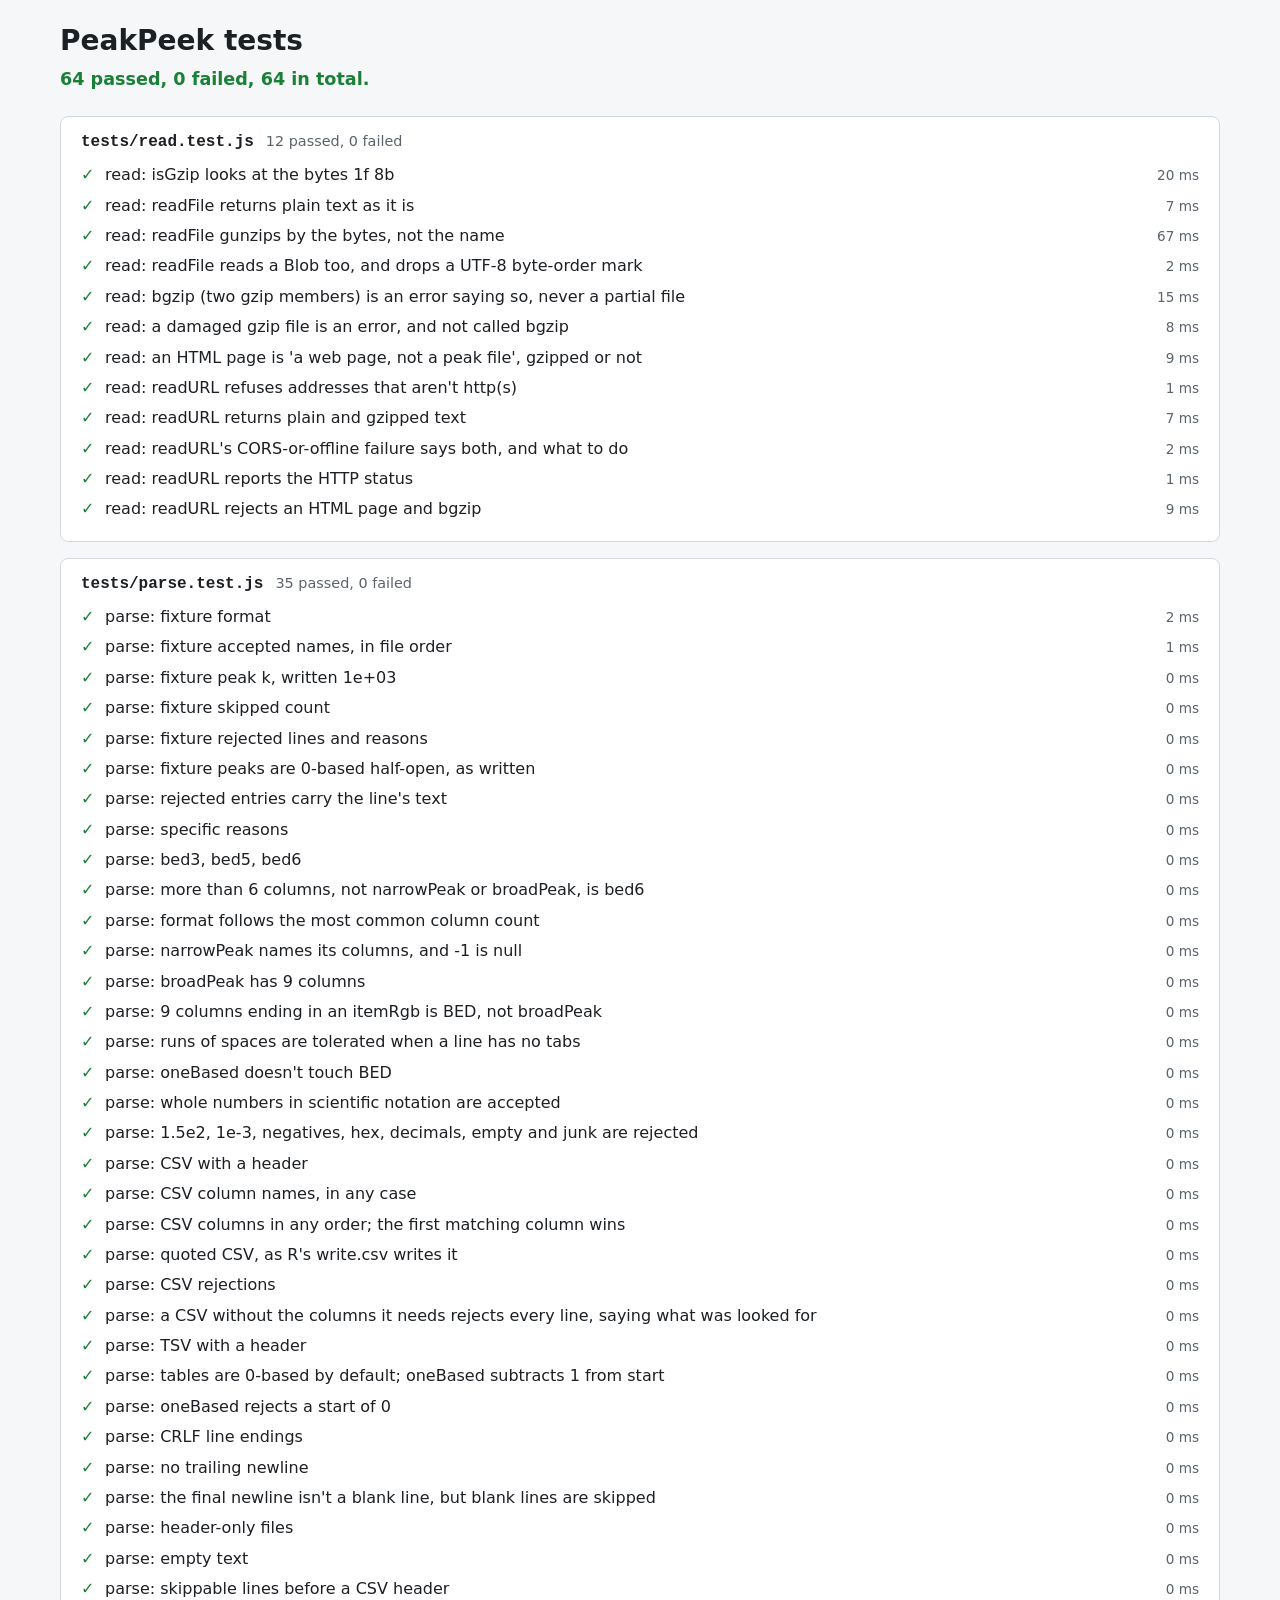
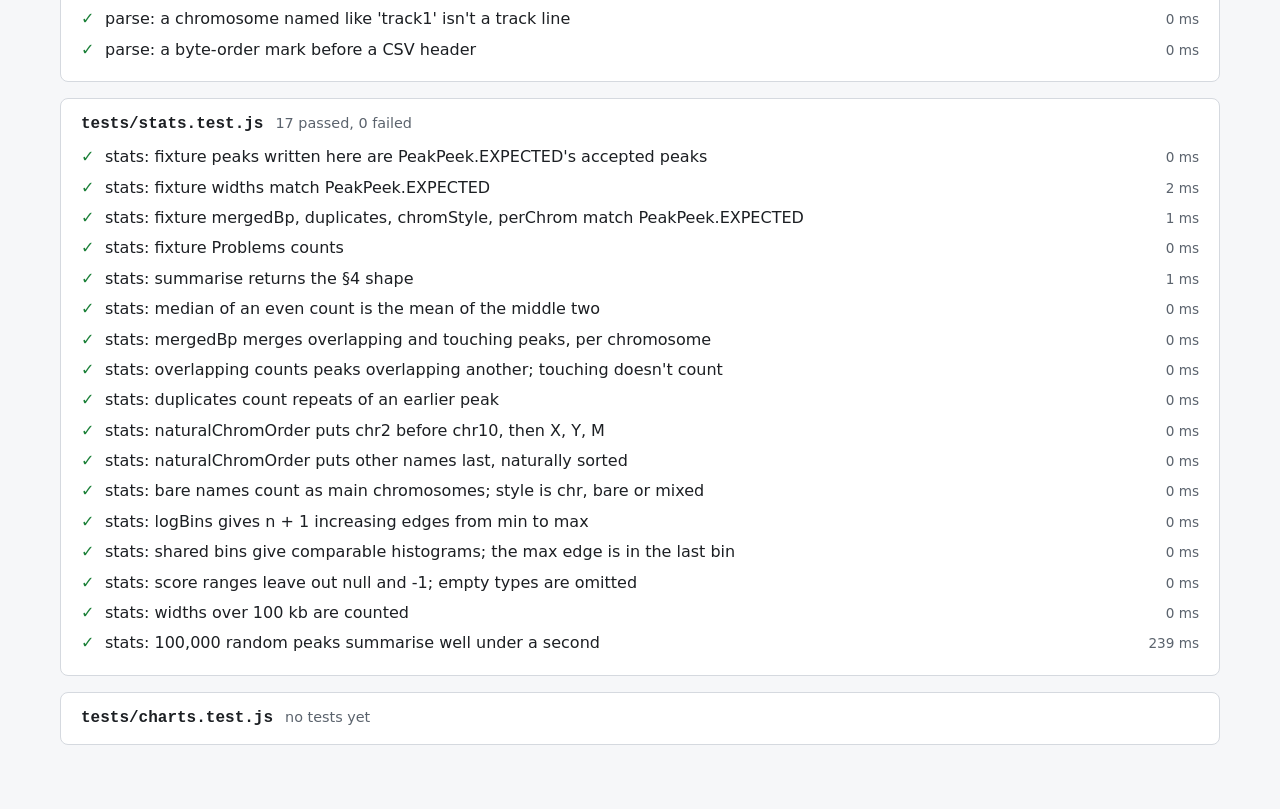
==== test.html @ 56c5b5c7 "Issue 1: Page shell and test page Checked: test.html in Chrome 152 via file://, 77 passed, 0 failed," ====
<!doctype html>
<html lang="en">
<head>
  <meta charset="utf-8">
  <meta name="viewport" content="width=device-width, initial-scale=1">
  <title>tests: running…</title>
  <link rel="stylesheet" href="style.css">

  <script>
    // Scripts that fail to load or throw while loading are recorded here, then reported as
    // failed tests, so one broken file can't stop the rest from running. Chrome hides a
    // file:// script's error message ("Script error."), so the file is found from
    // document.currentScript and the details are left to the browser console.
    const loadProblems = [];
    function recordLoadProblem(event) {
      const failedTag = event.target instanceof HTMLScriptElement ? event.target : null;
      const script = failedTag || document.currentScript;
      const file = script ? script.getAttribute("src") : "(unknown script)";
      const message = failedTag
        ? "couldn't be loaded: is the file there?"
        : event.message && event.message !== "Script error."
          ? "threw while loading: " + event.message
          : "threw while loading; the browser console has the error";
      loadProblems.push({ file, message });
    }
    window.addEventListener("error", recordLoadProblem, true);
  </script>

  <script src="src/read.js"></script>
  <script src="src/parse.js"></script>
  <script src="src/stats.js"></script>
  <script src="src/charts.js"></script>
  <script src="examples/fixture.js"></script>
  <script src="tests/assert.js"></script>
  <script src="tests/read.test.js"></script>
  <script src="tests/parse.test.js"></script>
  <script src="tests/stats.test.js"></script>
  <script src="tests/charts.test.js"></script>
</head>
<body class="test-page">
  <header class="page-header">
    <h1>PeakPeek tests</h1>
    <p id="test-summary" class="test-summary" aria-live="polite">Running…</p>
  </header>
  <main id="test-results"></main>

  <script>
    (async function () {
      window.removeEventListener("error", recordLoadProblem, true);
      window.PeakPeek = window.PeakPeek || {};
      const PeakPeek = window.PeakPeek;
      const testFiles = Array.from(
        document.querySelectorAll('head script[src^="tests/"][src$=".test.js"]'),
        (s) => s.getAttribute("src")
      );

      let outcome;
      if (typeof PeakPeek.test === "function" && typeof PeakPeek.runTests === "function") {
        for (const problem of loadProblems) {
          PeakPeek.test(problem.file + " loads", () => {
            const text = problem.file + " " + problem.message;
            throw Object.assign(new Error(text), { stack: text }); // this page's stack is noise
          });
        }
        try {
          outcome = await PeakPeek.runTests();
        } catch (error) {
          outcome = failedRun("runTests() itself failed: " + (error && error.stack || error));
        }
      } else {
        outcome = failedRun("tests/assert.js didn't provide PeakPeek.test and PeakPeek.runTests");
      }

      document.title = "tests: " + outcome.passed + " passed, " + outcome.failed + " failed";
      PeakPeek.testResults = outcome;
      show(outcome, testFiles);

      function failedRun(message) {
        const results = [{ name: "test harness", file: null, ok: false, message, ms: 0 }];
        for (const problem of loadProblems) {
          const text = problem.file + " " + problem.message;
          results.push({ name: problem.file + " loads", file: null, ok: false, message: text, ms: 0 });
        }
        return { passed: 0, failed: results.length, results };
      }

      // Results grouped by file: problems not tied to one test file first, then each test
      // file in load order, including files with no tests yet.
      function show({ passed, failed, results }, files) {
        const groups = new Map([[null, []]]);
        for (const file of files) groups.set(file, []);
        for (const result of results) {
          const key = groups.has(result.file) ? result.file : null;
          groups.get(key).push(result);
        }

        const summary = document.getElementById("test-summary");
        summary.textContent = results.length === 0
          ? "No tests registered yet: 0 passed, 0 failed."
          : passed + " passed, " + failed + " failed, " + results.length + " in total.";
        summary.classList.add(failed ? "is-failed" : "is-passed");

        const main = document.getElementById("test-results");
        for (const [file, fileResults] of groups) {
          if (file === null && fileResults.length === 0) continue;
          const section = element("section", "test-file");
          const fileFailed = fileResults.filter((r) => !r.ok).length;
          const heading = element("h2", null, file === null ? "Loading and harness" : file);
          heading.append(element("span", "test-count", fileResults.length === 0
            ? "no tests yet"
            : (fileResults.length - fileFailed) + " passed, " + fileFailed + " failed"));
          section.append(heading);

          const list = element("ol", "test-list");
          for (const r of fileResults) {
            const item = element("li", r.ok ? "is-passed" : "is-failed");
            item.append(
              element("span", "test-mark", r.ok ? "✓" : "✗"),
              element("span", "test-name", r.name),
              element("span", "test-ms", r.ms + " ms")
            );
            if (!r.ok) item.append(element("pre", "test-message", r.message));
            list.append(item);
          }
          if (fileResults.length) section.append(list);
          main.append(section);
        }
      }

      function element(tag, className, text) {
        const node = document.createElement(tag);
        if (className) node.className = className;
        if (text !== undefined) node.textContent = text;
        return node;
      }
    })();
  </script>
</body>
</html>
---- style.css ----
/* PeakPeek: one light theme, system fonts only, nothing fetched from the network. */

:root {
  color-scheme: light;
  --text: #1c1f23;
  --muted: #5b636d;
  --background: #f6f7f9;
  --surface: #ffffff;
  --border: #d5d9df;
  --accent: #0b5cad;
  --accent-soft: #e6f0fa;
  --ok: #1a7f37;
  --error: #b42318;
  --error-soft: #fdecea;
  --warning: #8a5a00;
  --warning-soft: #fff6dc;
  --radius: 8px;
  --mono: ui-monospace, SFMono-Regular, Menlo, Consolas, "Liberation Mono", monospace;
}

*,
*::before,
*::after {
  box-sizing: border-box;
}

body {
  margin: 0 auto;
  max-width: 1200px;
  padding: 1.5rem 1.25rem 3rem;
  font-family: system-ui, -apple-system, "Segoe UI", Roboto, "Helvetica Neue", Arial, sans-serif;
  font-size: 16px;
  line-height: 1.5;
  color: var(--text);
  background: var(--background);
}

h1,
h2,
h3 {
  line-height: 1.2;
  margin: 0 0 0.5rem;
}

h1 { font-size: 1.75rem; }
h2 { font-size: 1.2rem; }
h3 { font-size: 1.05rem; }

p { margin: 0 0 0.75rem; }

code,
pre {
  font-family: var(--mono);
  font-size: 0.9em;
}

a { color: var(--accent); }

.page-header {
  margin-bottom: 1.5rem;
}

.tagline,
.muted {
  color: var(--muted);
}

/* Loading */

.load {
  background: var(--surface);
  border: 1px solid var(--border);
  border-radius: var(--radius);
  padding: 1.25rem;
  margin-bottom: 1.5rem;
}

.privacy-note {
  color: var(--muted);
  font-size: 0.95rem;
}

.load-inputs {
  display: grid;
  grid-template-columns: repeat(auto-fit, minmax(min(100%, 320px), 1fr));
  gap: 1rem;
}

.drop-zone {
  display: flex;
  flex-direction: column;
  align-items: center;
  justify-content: center;
  gap: 0.75rem;
  min-height: 10rem;
  padding: 1.25rem;
  text-align: center;
  border: 2px dashed var(--border);
  border-radius: var(--radius);
  background: var(--background);
}

.drop-zone-text {
  margin: 0;
  color: var(--muted);
}

/* app.js adds this while files are dragged over the drop zone. */
.drop-zone.is-dragover {
  border-color: var(--accent);
  background: var(--accent-soft);
}

.url-box {
  display: flex;
  flex-direction: column;
  gap: 0.5rem;
}

.url-box label {
  font-weight: 600;
}

textarea {
  width: 100%;
  min-height: 6.5rem;
  resize: vertical;
  padding: 0.5rem 0.6rem;
  font-family: var(--mono);
  font-size: 0.85rem;
  color: var(--text);
  background: var(--surface);
  border: 1px solid var(--border);
  border-radius: 6px;
}

.button,
button {
  display: inline-block;
  align-self: flex-start;
  padding: 0.45rem 1rem;
  font: inherit;
  font-weight: 600;
  color: #fff;
  background: var(--accent);
  border: 1px solid var(--accent);
  border-radius: 6px;
  cursor: pointer;
}

.drop-zone .button {
  align-self: center;
}

.button:hover,
button:hover {
  filter: brightness(1.1);
}

button:disabled {
  opacity: 0.5;
  cursor: default;
}

textarea:focus-visible,
button:focus-visible,
.visually-hidden:focus-visible + .button {
  outline: 3px solid var(--accent);
  outline-offset: 2px;
}

.visually-hidden {
  position: absolute;
  width: 1px;
  height: 1px;
  overflow: hidden;
  clip-path: inset(50%);
  white-space: nowrap;
}

/* Results: filled in by app.js */

.file-cards {
  display: grid;
  grid-template-columns: repeat(auto-fill, minmax(min(100%, 360px), 1fr));
  gap: 1rem;
  margin-bottom: 1.5rem;
}

.card,
.side-by-side {
  min-width: 0;
  background: var(--surface);
  border: 1px solid var(--border);
  border-radius: var(--radius);
  padding: 1rem 1.25rem;
}

.card.is-error {
  border-color: var(--error);
}

.error {
  color: var(--error);
  background: var(--error-soft);
  border-radius: 6px;
  padding: 0.5rem 0.75rem;
}

.warning {
  color: var(--warning);
  background: var(--warning-soft);
  border-radius: 6px;
  padding: 0.5rem 0.75rem;
}

.table-scroll {
  overflow-x: auto;
}

table {
  border-collapse: collapse;
  font-size: 0.9rem;
  font-variant-numeric: tabular-nums;
}

th,
td {
  padding: 0.3rem 0.6rem;
  border-bottom: 1px solid var(--border);
  text-align: left;
  vertical-align: top;
}

td.number,
th.number {
  text-align: right;
}

svg {
  max-width: 100%;
  height: auto;
}

progress {
  width: 100%;
}

/* test.html */

.test-summary {
  font-size: 1.1rem;
  font-weight: 600;
}

.is-passed > .test-mark,
.test-summary.is-passed {
  color: var(--ok);
}

.is-failed > .test-mark,
.test-summary.is-failed {
  color: var(--error);
}

.test-file {
  background: var(--surface);
  border: 1px solid var(--border);
  border-radius: var(--radius);
  padding: 1rem 1.25rem;
  margin-bottom: 1rem;
}

.test-file h2 {
  display: flex;
  flex-wrap: wrap;
  align-items: baseline;
  gap: 0.25rem 0.75rem;
  margin: 0;
  font-family: var(--mono);
  font-size: 1rem;
}

.test-count {
  font-family: system-ui, -apple-system, "Segoe UI", Roboto, sans-serif;
  font-size: 0.9rem;
  font-weight: normal;
  color: var(--muted);
}

.test-list {
  list-style: none;
  margin: 0.5rem 0 0;
  padding: 0;
}

.test-list li {
  display: flex;
  flex-wrap: wrap;
  align-items: baseline;
  gap: 0 0.5rem;
  padding: 0.2rem 0;
}

.test-mark {
  font-weight: 700;
  width: 1rem;
}

.test-name {
  flex: 1;
  min-width: 0;
  overflow-wrap: anywhere;
}

.test-ms {
  color: var(--muted);
  font-size: 0.85rem;
  font-variant-numeric: tabular-nums;
}

.test-message {
  flex-basis: 100%;
  margin: 0.25rem 0 0.5rem 1.5rem;
  padding: 0.5rem 0.75rem;
  overflow-x: auto;
  white-space: pre-wrap;
  overflow-wrap: anywhere;
  color: var(--error);
  background: var(--error-soft);
  border-radius: 6px;
}

@media (max-width: 480px) {
  body {
    padding: 1rem 0.75rem 2rem;
  }

  .load,
  .card,
  .side-by-side,
  .test-file {
    padding: 0.9rem;
  }

  .test-message {
    margin-left: 0;
  }
}
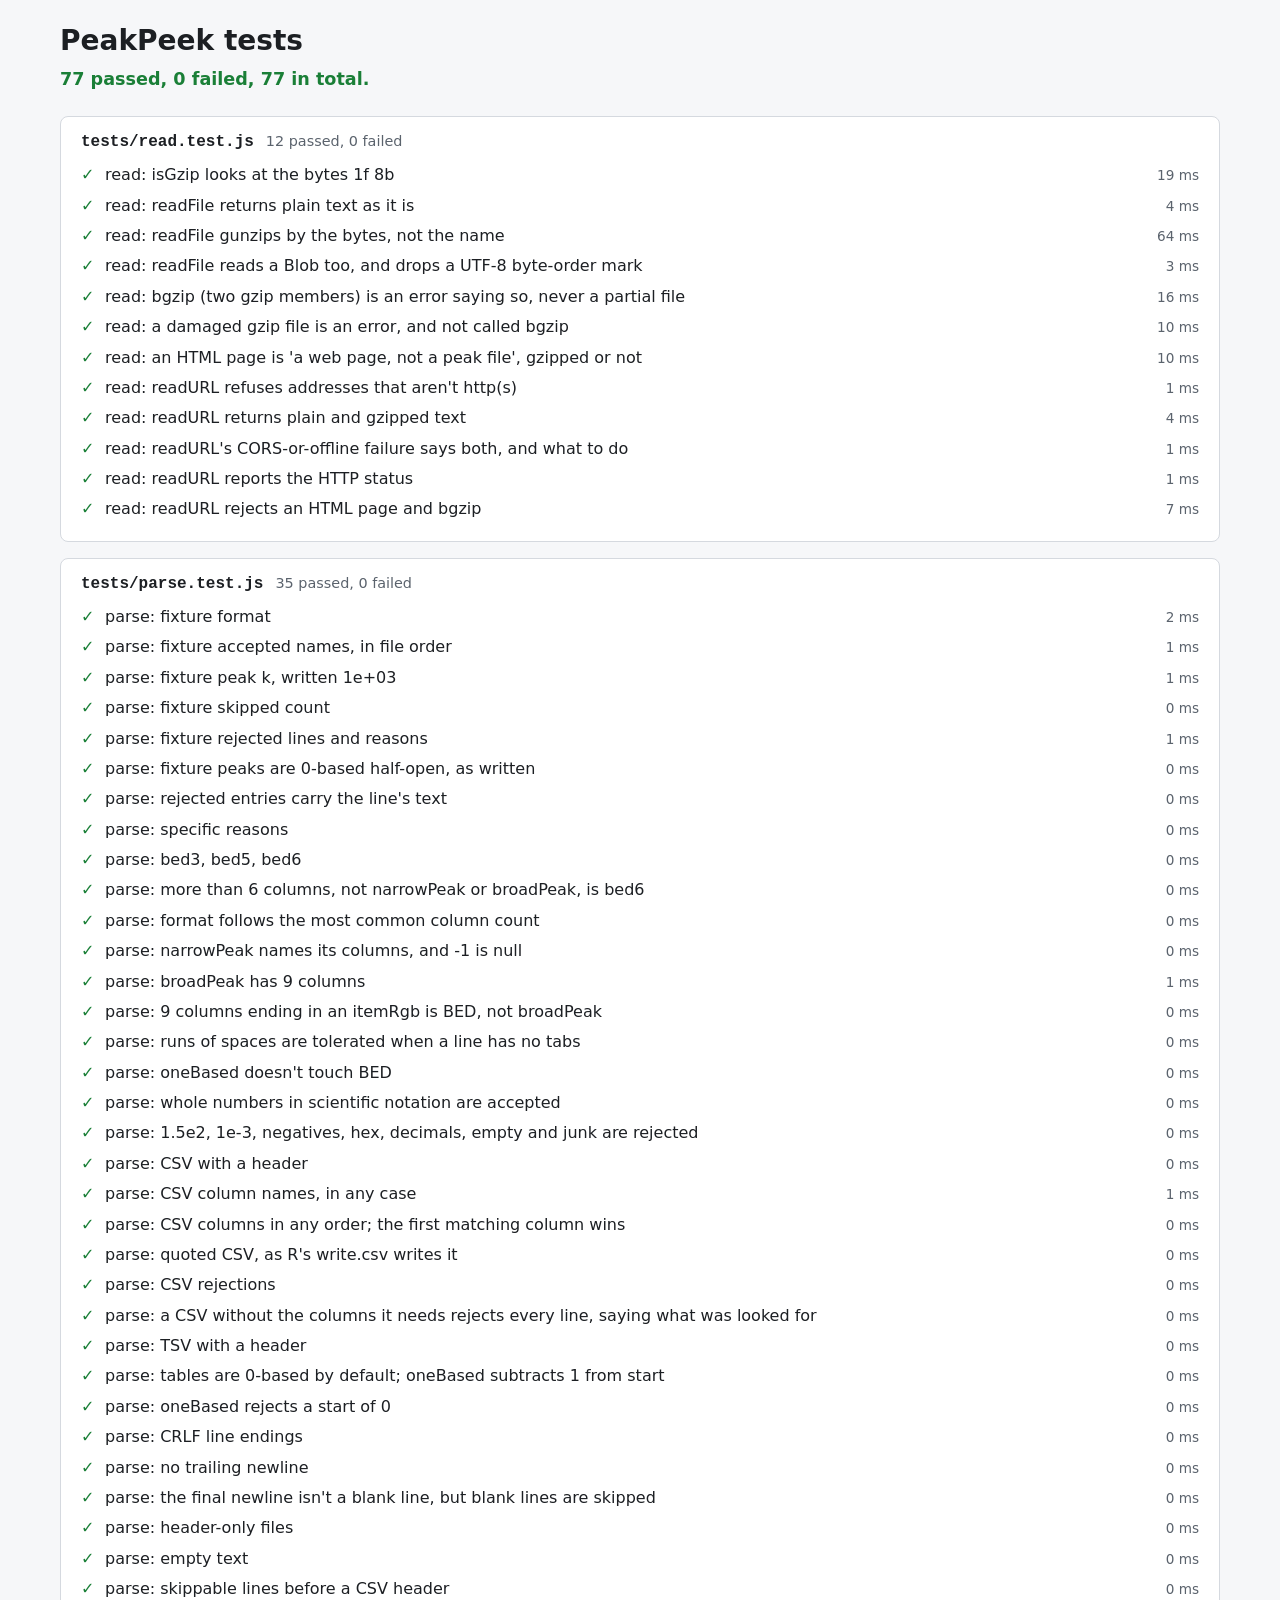
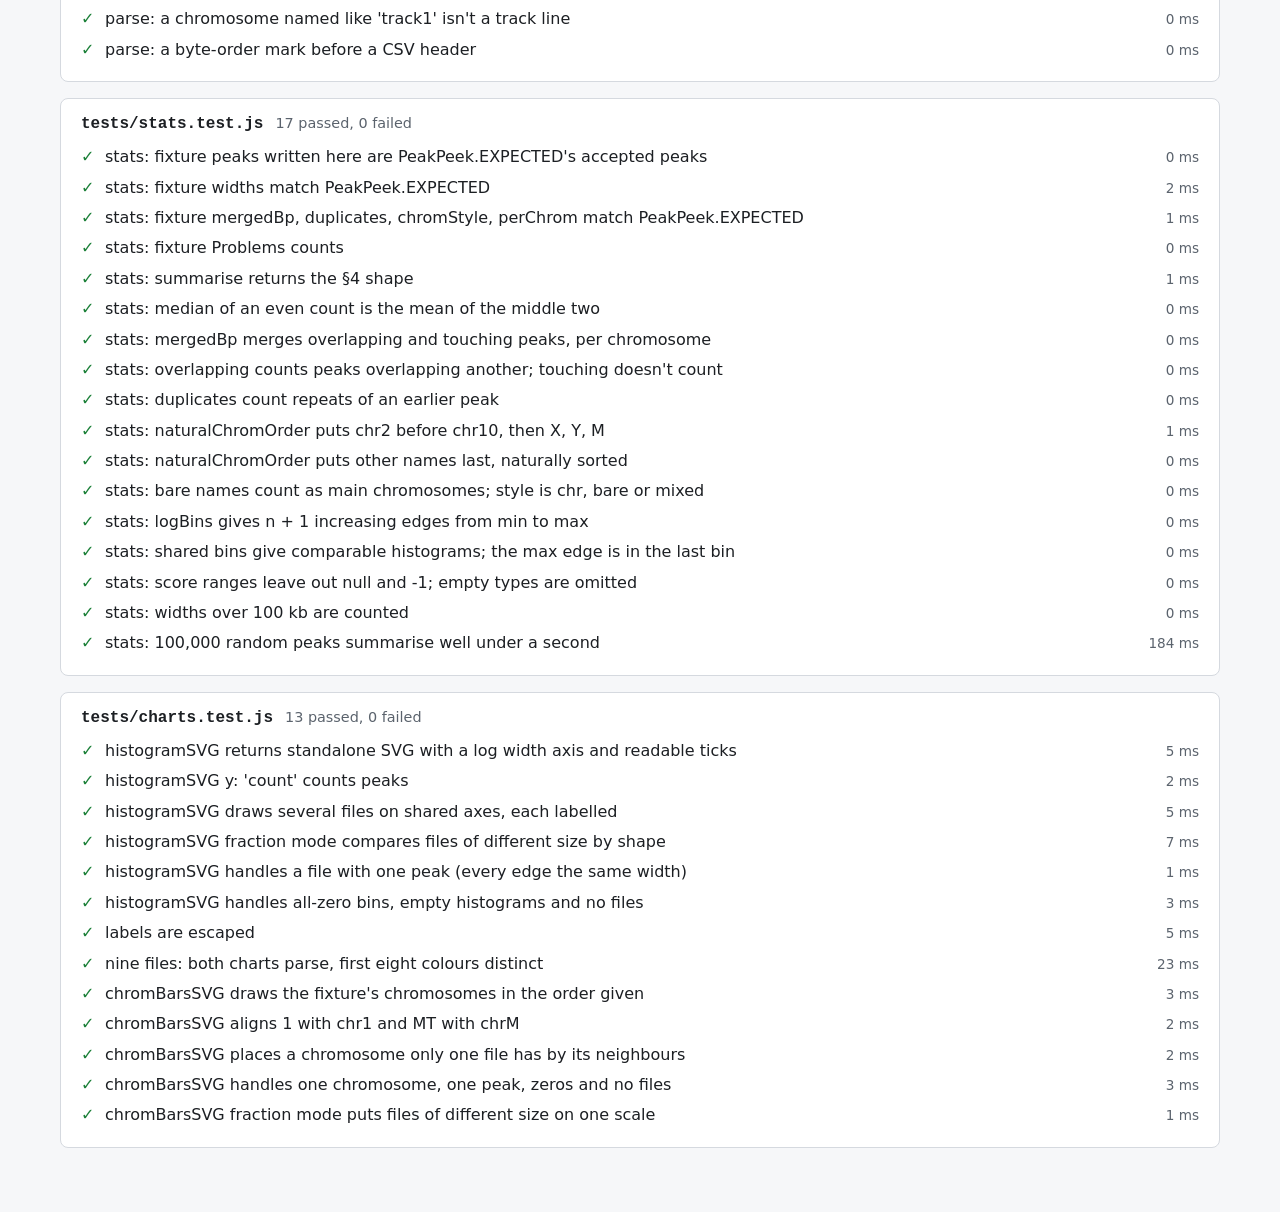
==== commit a05b6615: "Empty favicon: no 404 on GitHub Pages" ====
--- a/test.html
+++ b/test.html
@@ -2,6 +2,7 @@
 <html lang="en">
 <head>
   <meta charset="utf-8">
+  <link rel="icon" href="data:,">
   <meta name="viewport" content="width=device-width, initial-scale=1">
   <title>tests: running…</title>
   <link rel="stylesheet" href="style.css">
--- a/style.css
+++ b/style.css
@@ -182,7 +182,8 @@
 
 .file-cards {
   display: grid;
-  grid-template-columns: repeat(auto-fill, minmax(min(100%, 360px), 1fr));
+  grid-template-columns: repeat(auto-fit, minmax(min(100%, 360px), 1fr));
+  align-items: start;
   gap: 1rem;
   margin-bottom: 1.5rem;
 }
@@ -244,6 +245,162 @@
 
 progress {
   width: 100%;
+}
+
+/* A file's card */
+
+.button-quiet {
+  color: var(--accent);
+  background: var(--surface);
+  border-color: var(--border);
+  font-weight: 500;
+  font-size: 0.9rem;
+  padding: 0.3rem 0.75rem;
+}
+
+.button-quiet:hover {
+  filter: none;
+  background: var(--accent-soft);
+}
+
+.card-head {
+  display: flex;
+  gap: 0.5rem;
+  align-items: center;
+}
+
+.card-label {
+  flex: 1;
+  min-width: 0;
+  padding: 0.3rem 0.5rem;
+  font: inherit;
+  font-size: 1.05rem;
+  font-weight: 600;
+  color: var(--text);
+  background: var(--surface);
+  border: 1px solid var(--border);
+  border-radius: 6px;
+}
+
+.card-label:focus-visible,
+.card-coords input:focus-visible {
+  outline: 3px solid var(--accent);
+  outline-offset: 2px;
+}
+
+.card-head .button-quiet {
+  align-self: center;
+}
+
+.card-source {
+  margin: 0.35rem 0 0.75rem;
+  font-size: 0.85rem;
+  overflow-wrap: anywhere;
+}
+
+.card-coords {
+  margin-bottom: 0.75rem;
+  padding: 0.4rem 0.75rem;
+  background: var(--accent-soft);
+  border-radius: 6px;
+  font-size: 0.95rem;
+}
+
+.card-coords[hidden] {
+  display: none;
+}
+
+.card-coords label {
+  cursor: pointer;
+}
+
+.card h3 {
+  margin-top: 1rem;
+}
+
+.facts {
+  display: grid;
+  grid-template-columns: repeat(auto-fit, minmax(min(100%, 230px), 1fr));
+  gap: 0 1.25rem;
+}
+
+.facts-group table {
+  width: 100%;
+}
+
+.facts-group th {
+  font-weight: normal;
+}
+
+.facts-note {
+  display: block;
+  font-size: 0.8rem;
+}
+
+.warning-text {
+  color: var(--warning);
+  font-weight: 600;
+}
+
+.problems {
+  margin: 0 0 0.75rem;
+  padding-left: 1.25rem;
+}
+
+.problems li {
+  margin-bottom: 0.25rem;
+}
+
+table.rejected {
+  margin-bottom: 0.5rem;
+}
+
+table.rejected caption {
+  text-align: left;
+  font-weight: 600;
+  padding-bottom: 0.25rem;
+}
+
+table.rejected code {
+  white-space: pre;
+}
+
+.charts {
+  display: grid;
+  grid-template-columns: repeat(auto-fit, minmax(min(100%, 340px), 1fr));
+  gap: 1rem;
+  margin-top: 1rem;
+}
+
+.charts-wide {
+  grid-template-columns: minmax(0, 1fr);
+}
+
+.chart-figure {
+  display: flex;
+  flex-direction: column;
+  gap: 0.4rem;
+  min-width: 0;
+  margin: 0;
+}
+
+.chart svg {
+  display: block;
+}
+
+.downloads {
+  margin: 1rem 0 0;
+}
+
+/* Side by side */
+
+.side-table th[scope="row"] {
+  font-weight: 600;
+}
+
+.side-table th,
+.side-table td {
+  white-space: nowrap;
 }
 
 /* test.html */
